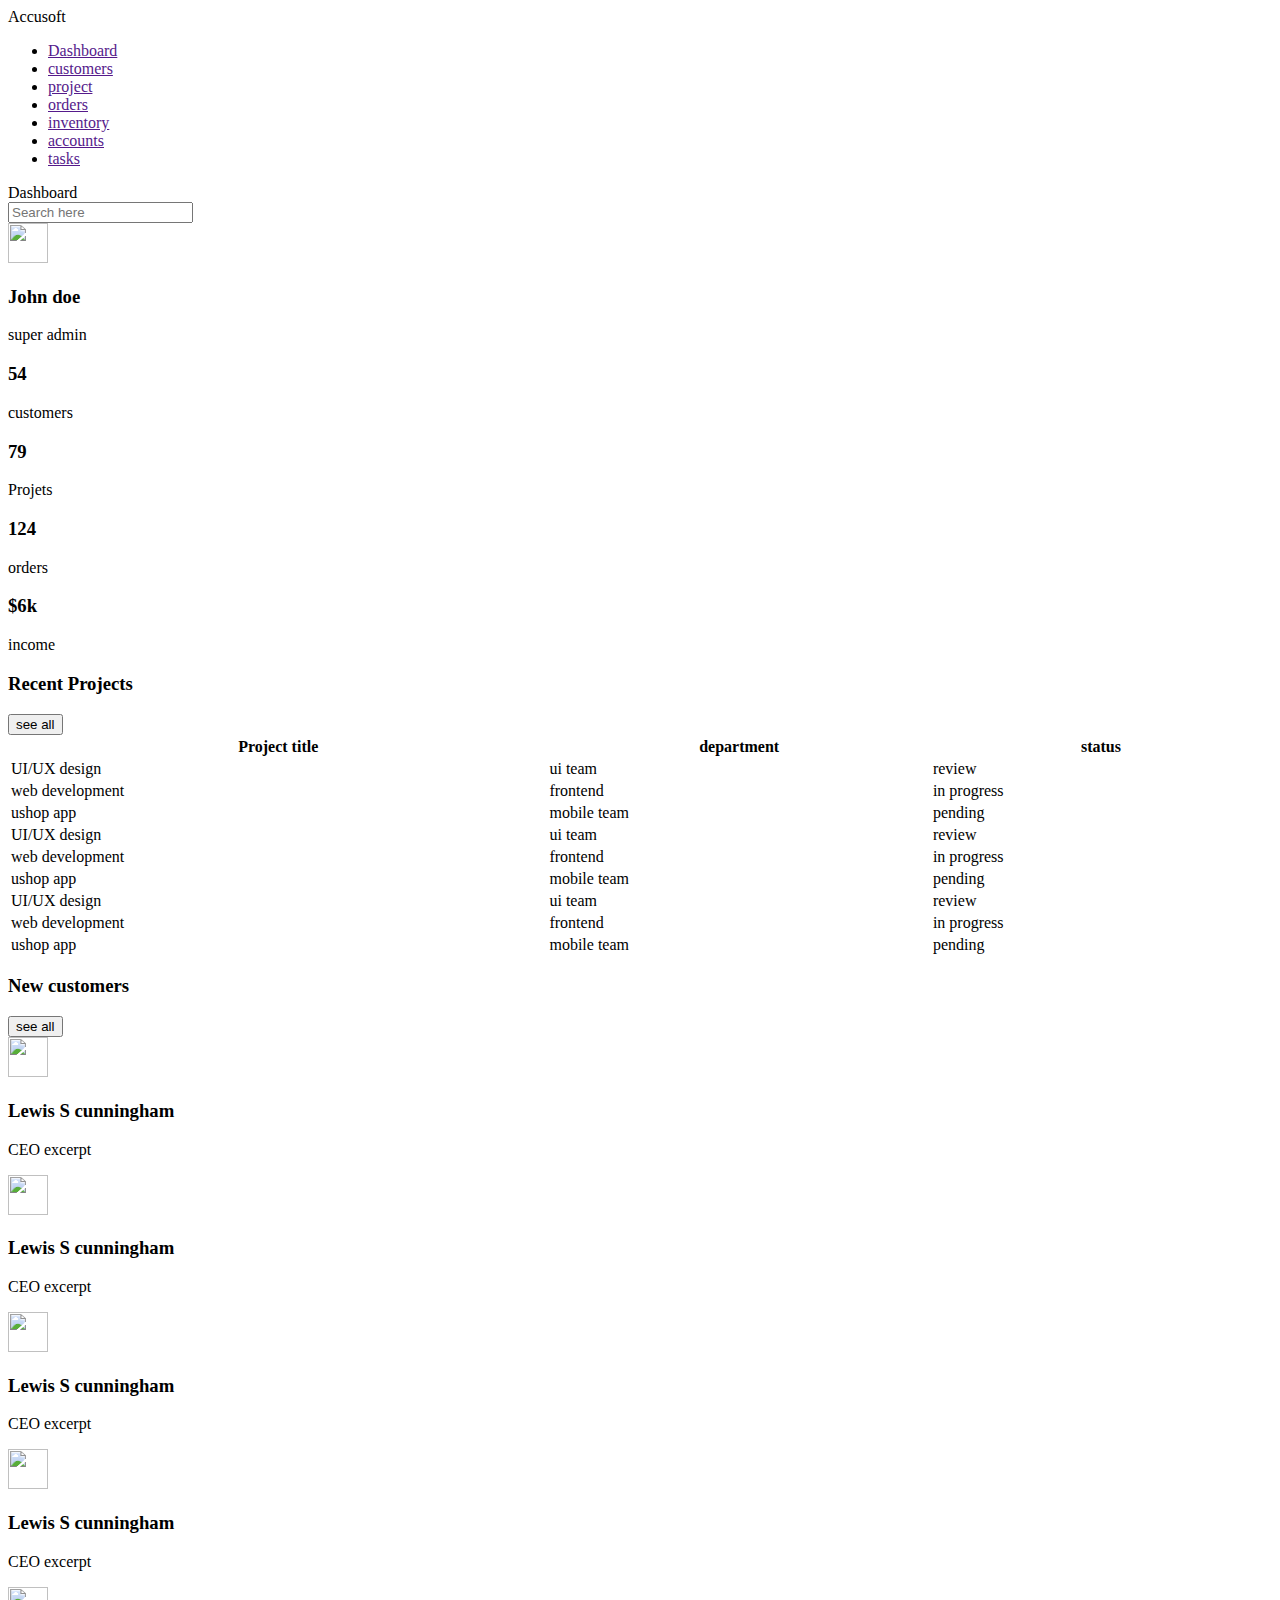
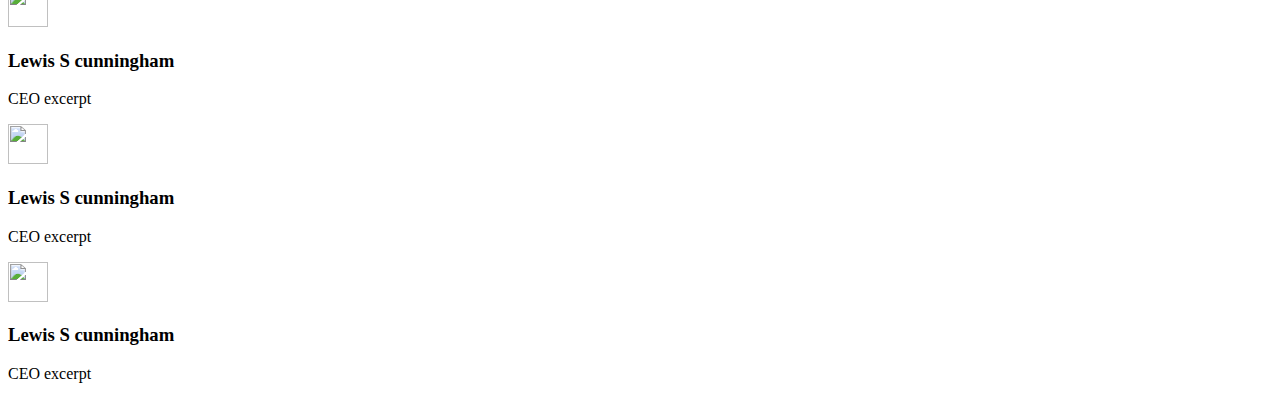
==== index.html @ 24fa079c "Create index.html" ====
<!DOCTYPE html>
<html lang="en">
<head>
  <meta charset="UTF-8">
  <meta http-equiv="X-UA-Compatible" content="IE=edge">
  <meta name="viewport" content="width=device-width, initial-scale=1.0">
  <title>Document</title>
  <script src="https://kit.fontawesome.com/26aafe571c.js" crossorigin="anonymous"></script>
  <link rel="stylesheet" href="https://maxst.icons8.com/vue-static/landings/line-awesome/line-awesome/1.3.0/css/line-awesome.min.css">
</head>
<body>
  <section class="sidebar">
    <div class="sidebarBrand">
      <span><i class="lab la-accusoft"></i></span><span>Accusoft</span>
    </div>
    <ul>
      <li><a href=""><span class="las la-igloo"></span><span>Dashboard</span></a></li>
      <li><a href=""><span class="las la-users"></span><span>customers</span></a></li>
      <li><a href=""><span class="las la-clipboard-list"></span><span>project</span></a></li>
      <li><a href=""><span class="las la-shopping-bag"></span><span>orders</span></a></li>
      <li><a href=""><span class="las la-receipt"></span><span>inventory</span></a></li>
      <li><a href=""><span class="las la-user-circle"></span><span>accounts</span></a></li>
      <li><a href=""><span class="las la-clipboard-list"></span><span>tasks</span></a></li>
    </ul>
    
    
  </section>
  <section class="maincontent">
    <header class="siteheader">
      <div class="menu">
        <span><i class="fa-solid fa-bars"></i></span><span>Dashboard</span>        
      </div>
      <div class="search">
        <span><i class="fa-solid fa-magnifying-glass"></i></span><span><input type="text" placeholder="Search here"></span>
      </div>
      <div class="headerdetails">
        <img src="https://images.unsplash.com/photo-1500648767791-00dcc994a43e?ixlib=rb-4.0.3&ixid=M3wxMjA3fDB8MHxzZWFyY2h8MTZ8fGhlYWRzaG90JTIwaW1hZ2UlMjBvZiUyMGElMjBtYW58ZW58MHx8MHx8fDA%3D&auto=format&fit=crop&w=500&q=60" alt="" width="40px" height="40px">
        <div>
          <h3>John doe</h3>
          <p>super admin</p>
        </div>
      </div>
    </header>
    <section class="Numbers">
      <div class="NumbersCard">
        <div>
          <h3>54</h3>
          <p>customers</p>
        </div>
        <i class="las la-users"></i>
      </div>
      <div class="NumbersCard">
        <div>
          <h3>79</h3>
          <p>Projets</p>
        </div>
        <i class="las la-clipboard-list"></i>
      </div>
      <div class="NumbersCard">
        <div>
          <h3>124</h3>
          <p>orders</p>
        </div>
         <i class="las la-shopping-bag"></i>
      </div>
      <div class="NumbersCard">
        <div>
          <h3>$6k</h3>
          <p>income</p>
        </div>
        <i class="lab la-google-wallet"></i>
      </div>
    </section>
    <section class="Lastsection">
      <div class="project">
        <div class="projectheader">
          <h3>Recent Projects</h3>
          <button>see all <span><i class="fa-solid fa-arrow-right"></i></span></button>
        </div>
        <table style="width:100%">
          <tr>
            <th>Project title</th>
            <th>department</th>
            <th>status</th>
          </tr>
          <tr>
            <td>UI/UX design</td>
            <td>ui team</td>
            <td>review</td>
          </tr>
          <tr>
            <td>web development</td>
            <td>frontend</td>
            <td>in progress</td>
          </tr><tr>
            <td>ushop app</td>
            <td>mobile team</td>
            <td>pending</td>
          </tr>
          <tr>
            <td>UI/UX design</td>
            <td>ui team</td>
            <td>review</td>
          </tr>
          <tr>
            <td>web development</td>
            <td>frontend</td>
            <td>in progress</td>
          </tr><tr>
            <td>ushop app</td>
            <td>mobile team</td>
            <td>pending</td>
          </tr><tr>
            <td>UI/UX design</td>
            <td>ui team</td>
            <td>review</td>
          </tr>
          <tr>
            <td>web development</td>
            <td>frontend</td>
            <td>in progress</td>
          </tr><tr>
            <td>ushop app</td>
            <td>mobile team</td>
            <td>pending</td>
          </tr>       
      </table>       
      </div>
      <div class="customer">
        <div class="projectheader">
          <h3>New customers</h3>
          <button>see all <span><i class="fa-solid fa-arrow-right"></i></span></button>
        </div>
        <div class="customerdetails">
          <div class="customerinfo">
            <img src="https://images.unsplash.com/photo-1500648767791-00dcc994a43e?ixlib=rb-4.0.3&ixid=M3wxMjA3fDB8MHxzZWFyY2h8MTZ8fGhlYWRzaG90JTIwaW1hZ2UlMjBvZiUyMGElMjBtYW58ZW58MHx8MHx8fDA%3D&auto=format&fit=crop&w=500&q=60" alt="" width="40px" height="40px">
            <div class="customername">
              <h3>Lewis S cunningham</h3>
              <p>CEO excerpt</p>
            </div>            
          </div>
          <div class="customercontact">
            <i class="las la-user-circle"></i>
            <i class="las la-comment"></i>
            <i class="las la-phone"></i> 
          </div>
        </div>
        <div class="customerdetails">
          <div class="customerinfo">
            <img src="https://images.unsplash.com/photo-1500648767791-00dcc994a43e?ixlib=rb-4.0.3&ixid=M3wxMjA3fDB8MHxzZWFyY2h8MTZ8fGhlYWRzaG90JTIwaW1hZ2UlMjBvZiUyMGElMjBtYW58ZW58MHx8MHx8fDA%3D&auto=format&fit=crop&w=500&q=60" alt="" width="40px" height="40px">
            <div class="customername">
              <h3>Lewis S cunningham</h3>
              <p>CEO excerpt</p>
            </div>            
          </div>
          <div class="customercontact">
            <i class="las la-user-circle"></i>
            <i class="las la-comment"></i>
            <i class="las la-phone"></i> 
          </div>
        </div>
        <div class="customerdetails">
          <div class="customerinfo">
            <img src="https://images.unsplash.com/photo-1500648767791-00dcc994a43e?ixlib=rb-4.0.3&ixid=M3wxMjA3fDB8MHxzZWFyY2h8MTZ8fGhlYWRzaG90JTIwaW1hZ2UlMjBvZiUyMGElMjBtYW58ZW58MHx8MHx8fDA%3D&auto=format&fit=crop&w=500&q=60" alt="" width="40px" height="40px">
            <div class="customername">
              <h3>Lewis S cunningham</h3>
              <p>CEO excerpt</p>
            </div>            
          </div>
          <div class="customercontact">
            <i class="las la-user-circle"></i>
            <i class="las la-comment"></i>
            <i class="las la-phone"></i> 
          </div>
        </div>
        <div class="customerdetails">
          <div class="customerinfo">
            <img src="https://images.unsplash.com/photo-1500648767791-00dcc994a43e?ixlib=rb-4.0.3&ixid=M3wxMjA3fDB8MHxzZWFyY2h8MTZ8fGhlYWRzaG90JTIwaW1hZ2UlMjBvZiUyMGElMjBtYW58ZW58MHx8MHx8fDA%3D&auto=format&fit=crop&w=500&q=60" alt="" width="40px" height="40px">
            <div class="customername">
              <h3>Lewis S cunningham</h3>
              <p>CEO excerpt</p>
            </div>            
          </div>
          <div class="customercontact">
            <i class="las la-user-circle"></i>
            <i class="las la-comment"></i>
            <i class="las la-phone"></i> 
          </div>
        </div>
        <div class="customerdetails">
          <div class="customerinfo">
            <img src="https://images.unsplash.com/photo-1500648767791-00dcc994a43e?ixlib=rb-4.0.3&ixid=M3wxMjA3fDB8MHxzZWFyY2h8MTZ8fGhlYWRzaG90JTIwaW1hZ2UlMjBvZiUyMGElMjBtYW58ZW58MHx8MHx8fDA%3D&auto=format&fit=crop&w=500&q=60" alt="" width="40px" height="40px">
            <div class="customername">
              <h3>Lewis S cunningham</h3>
              <p>CEO excerpt</p>
            </div>            
          </div>
          <div class="customercontact">
            <i class="las la-user-circle"></i>
            <i class="las la-comment"></i>
            <i class="las la-phone"></i> 
          </div>
        </div>
        <div class="customerdetails">
          <div class="customerinfo">
            <img src="https://images.unsplash.com/photo-1500648767791-00dcc994a43e?ixlib=rb-4.0.3&ixid=M3wxMjA3fDB8MHxzZWFyY2h8MTZ8fGhlYWRzaG90JTIwaW1hZ2UlMjBvZiUyMGElMjBtYW58ZW58MHx8MHx8fDA%3D&auto=format&fit=crop&w=500&q=60" alt="" width="40px" height="40px">
            <div class="customername">
              <h3>Lewis S cunningham</h3>
              <p>CEO excerpt</p>
            </div>            
          </div>
          <div class="customercontact">
            <i class="las la-user-circle"></i>
            <i class="las la-comment"></i>
            <i class="las la-phone"></i> 
          </div>
        </div>
        <div class="customerdetails">
          <div class="customerinfo">
            <img src="https://images.unsplash.com/photo-1500648767791-00dcc994a43e?ixlib=rb-4.0.3&ixid=M3wxMjA3fDB8MHxzZWFyY2h8MTZ8fGhlYWRzaG90JTIwaW1hZ2UlMjBvZiUyMGElMjBtYW58ZW58MHx8MHx8fDA%3D&auto=format&fit=crop&w=500&q=60" alt="" width="40px" height="40px">
            <div class="customername">
              <h3>Lewis S cunningham</h3>
              <p>CEO excerpt</p>
            </div>            
          </div>
          <div class="customercontact">
            <i class="las la-user-circle"></i>
            <i class="las la-comment"></i>
            <i class="las la-phone"></i> 
          </div>
        </div>
        
      </div>
      
      
    </section>    
  </section>
</body>
</html>
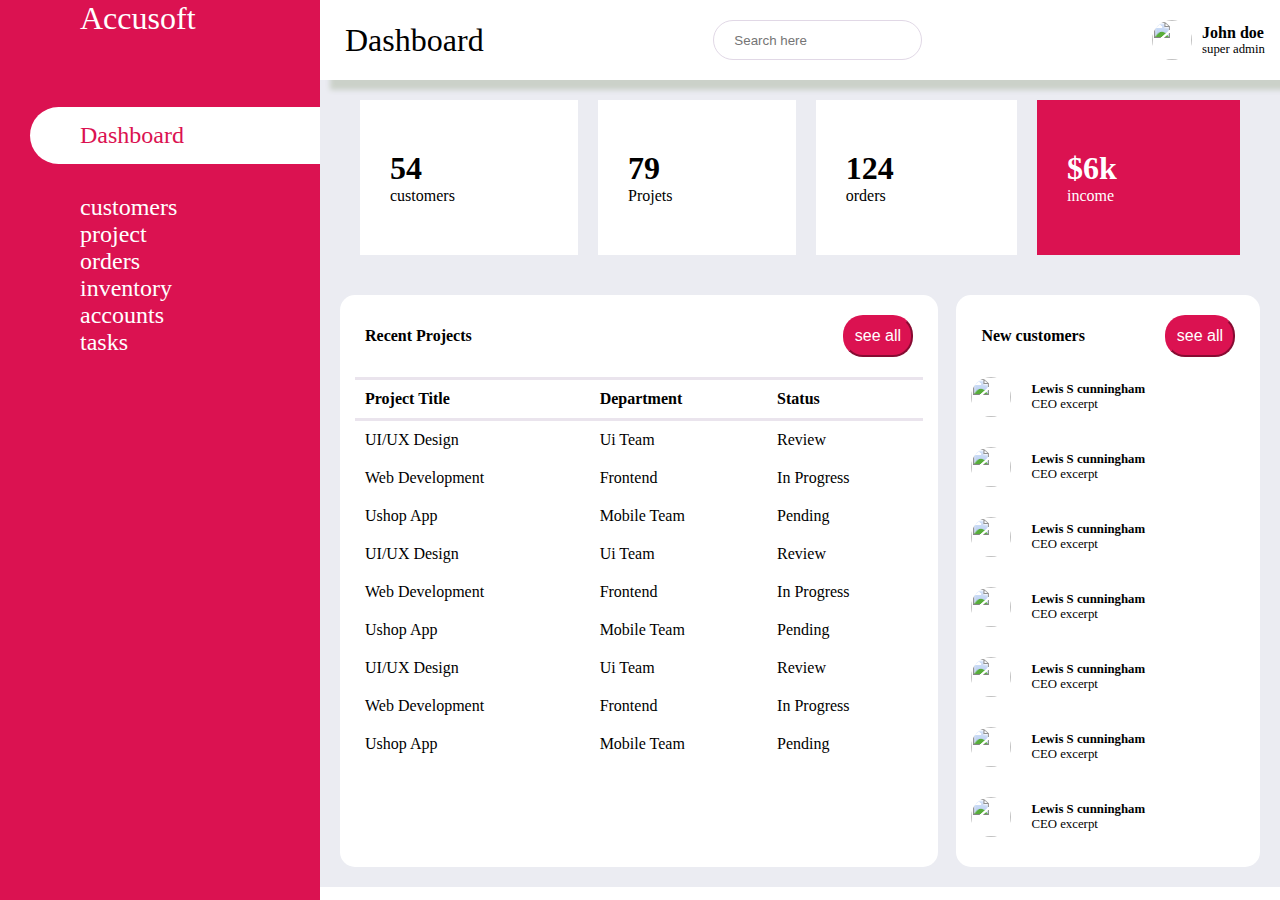
==== commit 49a0ace0: "Update index.html" ====
--- a/index.html
+++ b/index.html
@@ -7,6 +7,7 @@
   <title>Document</title>
   <script src="https://kit.fontawesome.com/26aafe571c.js" crossorigin="anonymous"></script>
   <link rel="stylesheet" href="https://maxst.icons8.com/vue-static/landings/line-awesome/line-awesome/1.3.0/css/line-awesome.min.css">
+  <link rel="stylesheet" href="style.css">
 </head>
 <body>
   <section class="sidebar">
--- a/style.css
+++ b/style.css
@@ -0,0 +1,395 @@
+<style>
+@import url('https://fonts.googleapis.com/css2?family=Poppins:wght@100;200;300;400;500&display=swap');
+
+body{
+  font-family: 'Poppins', sans-serif;
+}
+
+*{
+  padding:0;
+  margin:0;
+  box-sizing:border-box;
+}
+
+.sidebar{
+  background:#db1251;
+  position:fixed;
+  top:0px;
+  left:0;
+  height:100%;
+  width:25%;
+  padding-left:50px;
+}
+
+.sidebar ul li, .sidebar ul li a{
+  text-decoration:none;
+  list-style-type:none;
+ 
+}
+
+.sidebar ul li:nth-child(1){
+  background:green;
+  border-radius: 40px 0 0 40px;
+  margin-left:-20px;
+  padding-left:20px;
+  padding-bottom:0;
+}
+
+.sidebar ul li:nth-child(1) a{
+  color:#db1251;
+  
+  
+}
+
+.sidebarBrand{
+  font-size:2rem;
+}
+
+.sidebar, .sidebar ul li a{
+  font-size:1.5rem;
+  color:white;
+}
+
+.sidebar div span:first-child, .sidebar ul li a span:first-child{
+  margin-right:30px;
+ padding-bottom: 40px;
+/*   background:green; */
+}
+
+.sidebarBrand{
+  padding-bottom:70px;
+}
+
+
+.maincontent{
+  background:#ebecf2;
+  width:75%;
+  margin-left:25%;
+/*   background: blue; */
+}
+
+
+.Numbers{
+  padding:20px 40px; 
+  display:grid;
+  grid-template-columns: auto auto auto auto;
+/*   grid-template-columns:repeat(4, auto); */
+  gap:20px;
+/*   background: red; */
+  
+}
+
+.NumbersCard{
+  background:white;
+  display:flex;
+  justify-content:space-between;
+  align-items:center;
+  padding:50px 30px;;
+}
+
+
+
+.NumbersCard h3{
+  font-size:2rem;
+}
+
+.NumbersCard p{
+  font-size:1rem;
+}
+
+.NumbersCard i{
+  font-size:3rem;
+  color: #db1251;
+}
+
+.NumbersCard:last-child{
+  background:#db1251;
+  color:white;
+}
+
+.NumbersCard:last-child i{
+  color:white;
+}
+
+
+
+.siteheader{
+  background:#dfd8e3;
+  position:sticky;
+  top:0;
+  
+}
+
+
+.Lastsection{
+  display:grid;
+  grid-template-columns:65% auto;
+  gap:2%;
+  
+  padding:20px 20px;
+}
+
+
+/*** CHECK THIS LATER****/
+/* .projectheader h3{
+  display:inline; 
+} */
+
+
+.projectheader{
+/*   background:#c2bcc4; */
+  display:flex;
+  justify-content:space-between;
+  align-items:center;
+  padding: 20px 10px;
+}
+
+
+.project, .customer{
+  background:white;
+  border-radius: 15px;
+  padding-right:15px;
+  padding-left:15px
+}
+
+
+.projectheader h3{
+  font-size:1rem;
+}
+
+.projectheader button{
+  font-size:1rem;
+  padding:10px;
+  background:#db1251;
+  border-color:#db1251;
+   border-radius: 20px;
+   color:white
+}
+
+table{
+  text-align:left;
+  text-transform:capitalize;
+  border-collapse:collapse;
+}
+
+th, td{
+  font-size:1rem;
+  padding:10px;
+}
+
+
+
+
+th{
+   border:3px solid #eae4ed;
+  border-right:none;
+  border-left:none;
+  border-collapse:collapse;
+  
+}
+
+
+
+.customerdetails{
+  display:flex;
+  justify-content:space-between;
+  align-items:center;
+  margin-bottom:30px;
+/*   background:red; */
+}
+
+.customerinfo{
+  display:flex;
+  justify-content:space-between;
+  align-items:center;
+/*   background:blue; */
+}
+
+.customercontact{
+  display:flex;
+  justify-content:space-between;
+  align-items:center;
+/*   background:green; */
+}
+
+
+.customercontact i{
+  padding :5px;
+  font-size:1.1rem;
+  color: #db1251;
+}
+
+.customername{
+  padding-left:20px;
+  
+}
+
+
+
+.customerinfo  img{
+  border-radius:50%;
+}
+
+.customername h3{
+  font-size:0.8rem;
+}
+
+.customername p{
+  font-size:0.8rem
+}
+
+.siteheader{
+  display:flex;
+  justify-content:space-between;
+  align-items:center;
+  padding: 20px 15px;
+  background:white;
+  box-shadow: 10px 10px 5px #cbd1c9;
+}
+
+.menu{
+  font-size:2rem;
+}
+
+.menu span:first-child{
+  padding-right:10px
+}
+
+.search{
+  border:1px solid #e1d8e6;
+  border-radius : 50px;
+  padding:10px;
+}
+
+.search span:first-child{
+  padding-right:10px
+}
+
+.headerdetails{
+   display:flex;
+  justify-content:space-between;
+  align-items:center;
+}
+
+.headerdetails img{
+  border-radius:50%;
+  margin-right:10px
+}
+
+
+.search input{
+  border:none;
+  background:none;
+}
+
+/* 
+.maincontent > *:not(:nth-child(1)){
+  display:none;
+
+} */
+
+
+.headerdetails h3{
+  font-size:1rem;
+}
+
+.headerdetails p{
+  font-size:0.8rem;
+}
+
+
+/* remove */
+  .sidebar ul li:first-child{
+    
+    background:white;
+    margin-bottom:30px;
+/*     padding-bottom: -30px !important */
+  }
+
+.sidebar ul li:first-child a span:first-child{
+/*     background:red; */
+    padding-bottom: 0; 
+  }
+
+.sidebar ul li:first-child{
+  padding-top:15px;
+  padding-bottom:15px;
+}
+
+
+
+@media screen and (max-width:1200px){
+  .maincontent{
+/*     background:green; */
+    width:90%;
+    margin-left:10%;
+  }
+  
+  .sidebar span:nth-child(2){
+    display:none;
+  }
+  
+  .sidebar{
+    width:10%;
+    padding-left:0;
+    text-align:center;
+  }
+  
+  .sidebar:hover{
+    width:25%
+  }  
+  
+  .sidebar:hover span:nth-child(2){
+    display:inline;
+  }
+
+
+@media screen and (max-width:960px){
+  
+  .search{
+    display:none;
+  }
+
+  .Numbers{
+      grid-template-columns: auto auto auto;
+  }
+  
+  .Lastsection{
+    grid-template-columns: auto;
+  }
+  
+  }
+  
+  
+  
+  @media screen and (max-width:760px){
+    
+      .sidebar{
+      display:none;
+    }
+    
+    .maincontent{
+      width:100%;
+      margin-left:0;
+    }
+  
+    
+    .Numbers{
+      grid-template-columns: auto auto;
+    }
+  }  
+  
+  
+  @media screen and (max-width:500px){
+   
+    .Numbers{
+      grid-template-columns:auto;
+    }
+    
+}
+
+  
+  
+  
+  
+  </style>
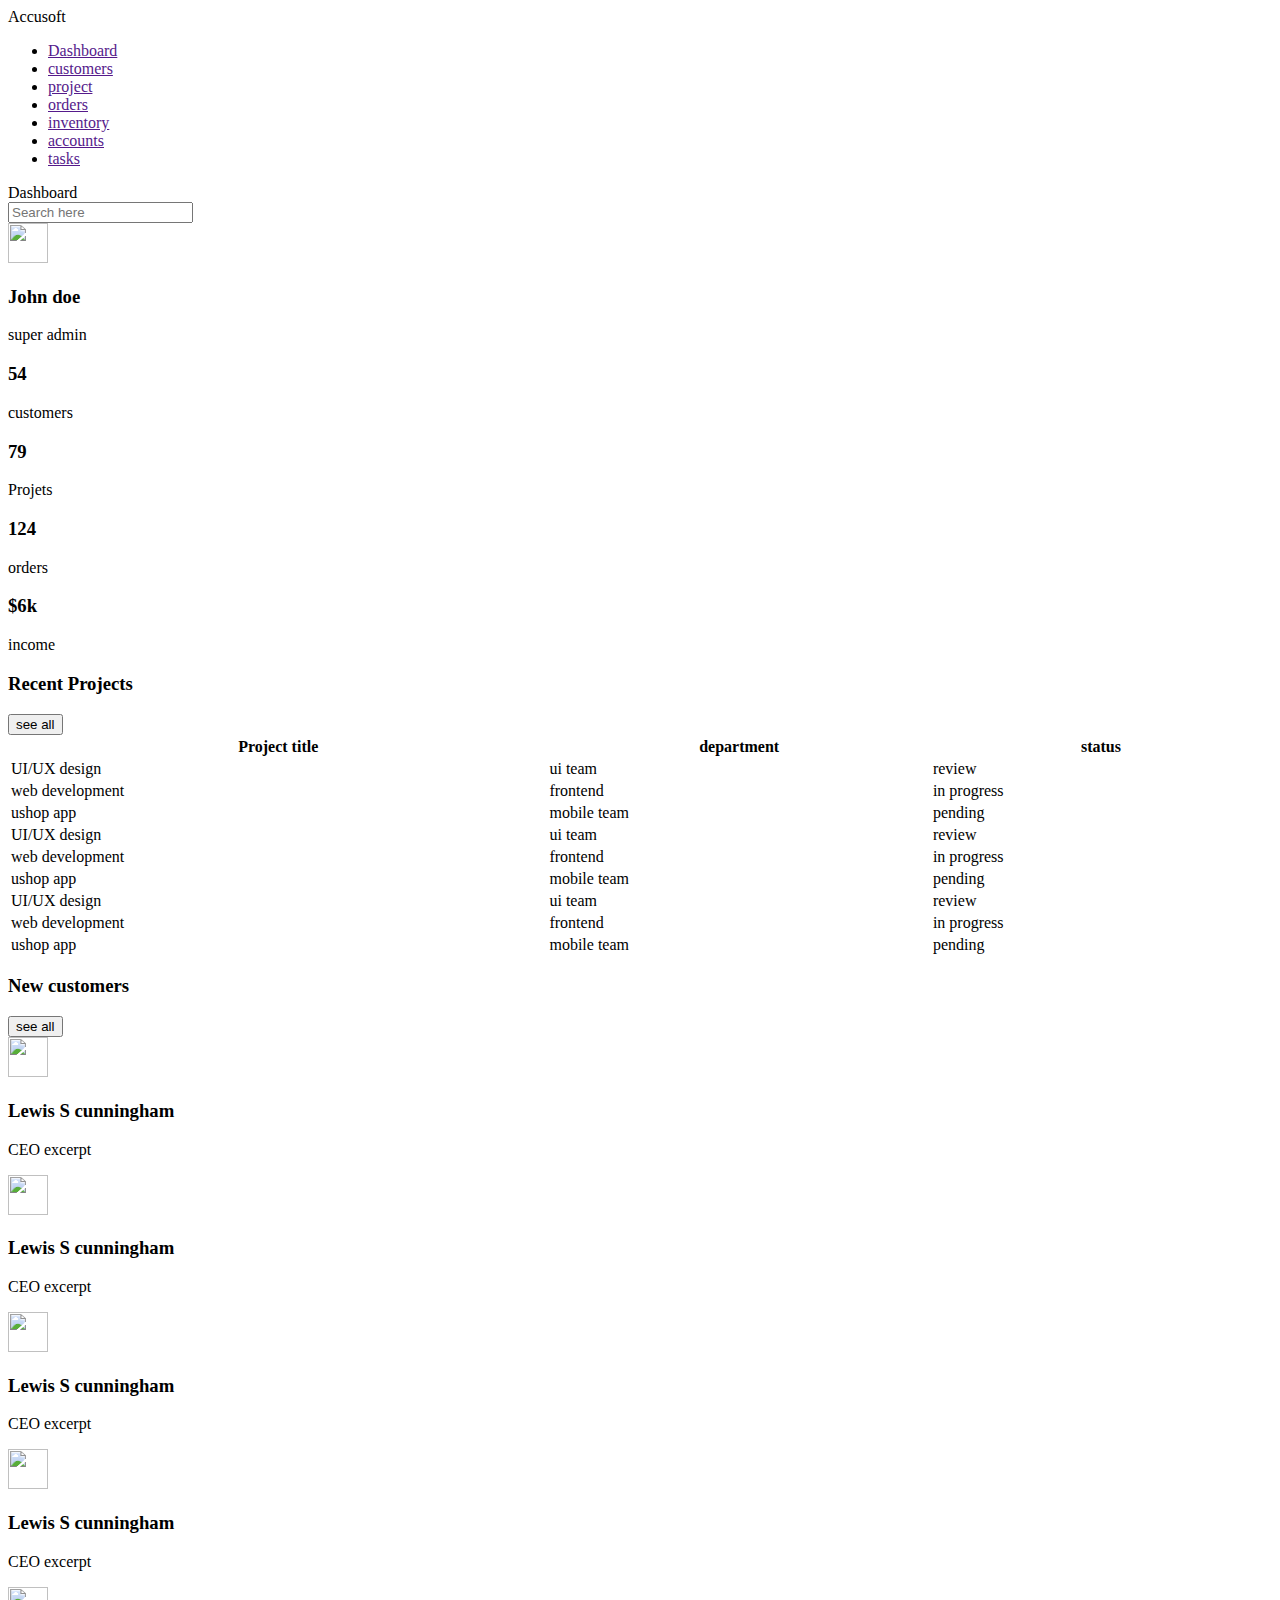
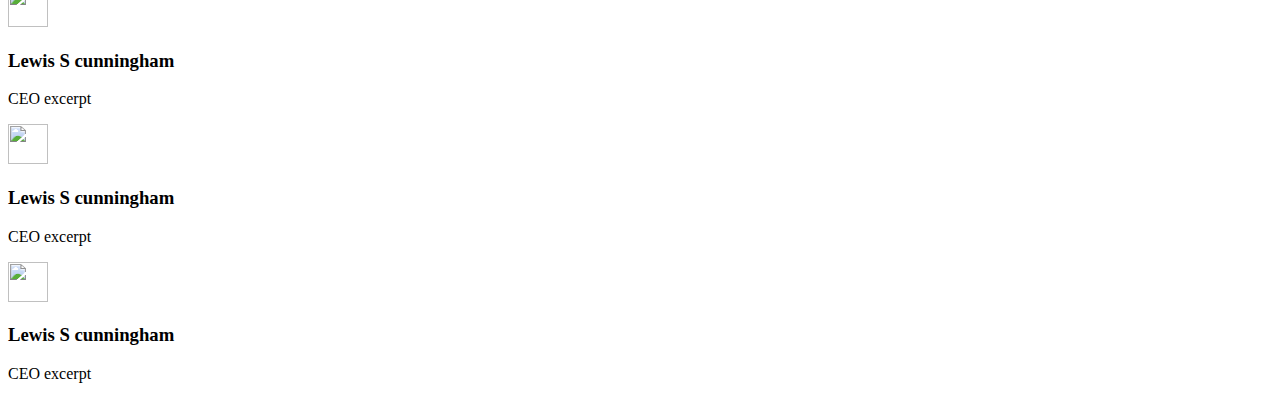
==== commit bbf3892e: "Update index.html" ====
--- a/index.html
+++ b/index.html
@@ -7,7 +7,7 @@
   <title>Document</title>
   <script src="https://kit.fontawesome.com/26aafe571c.js" crossorigin="anonymous"></script>
   <link rel="stylesheet" href="https://maxst.icons8.com/vue-static/landings/line-awesome/line-awesome/1.3.0/css/line-awesome.min.css">
-  <link rel="stylesheet" href="style.css">
+  <link rel="stylesheet" href="Devstmike.github.io/style.css">
 </head>
 <body>
   <section class="sidebar">
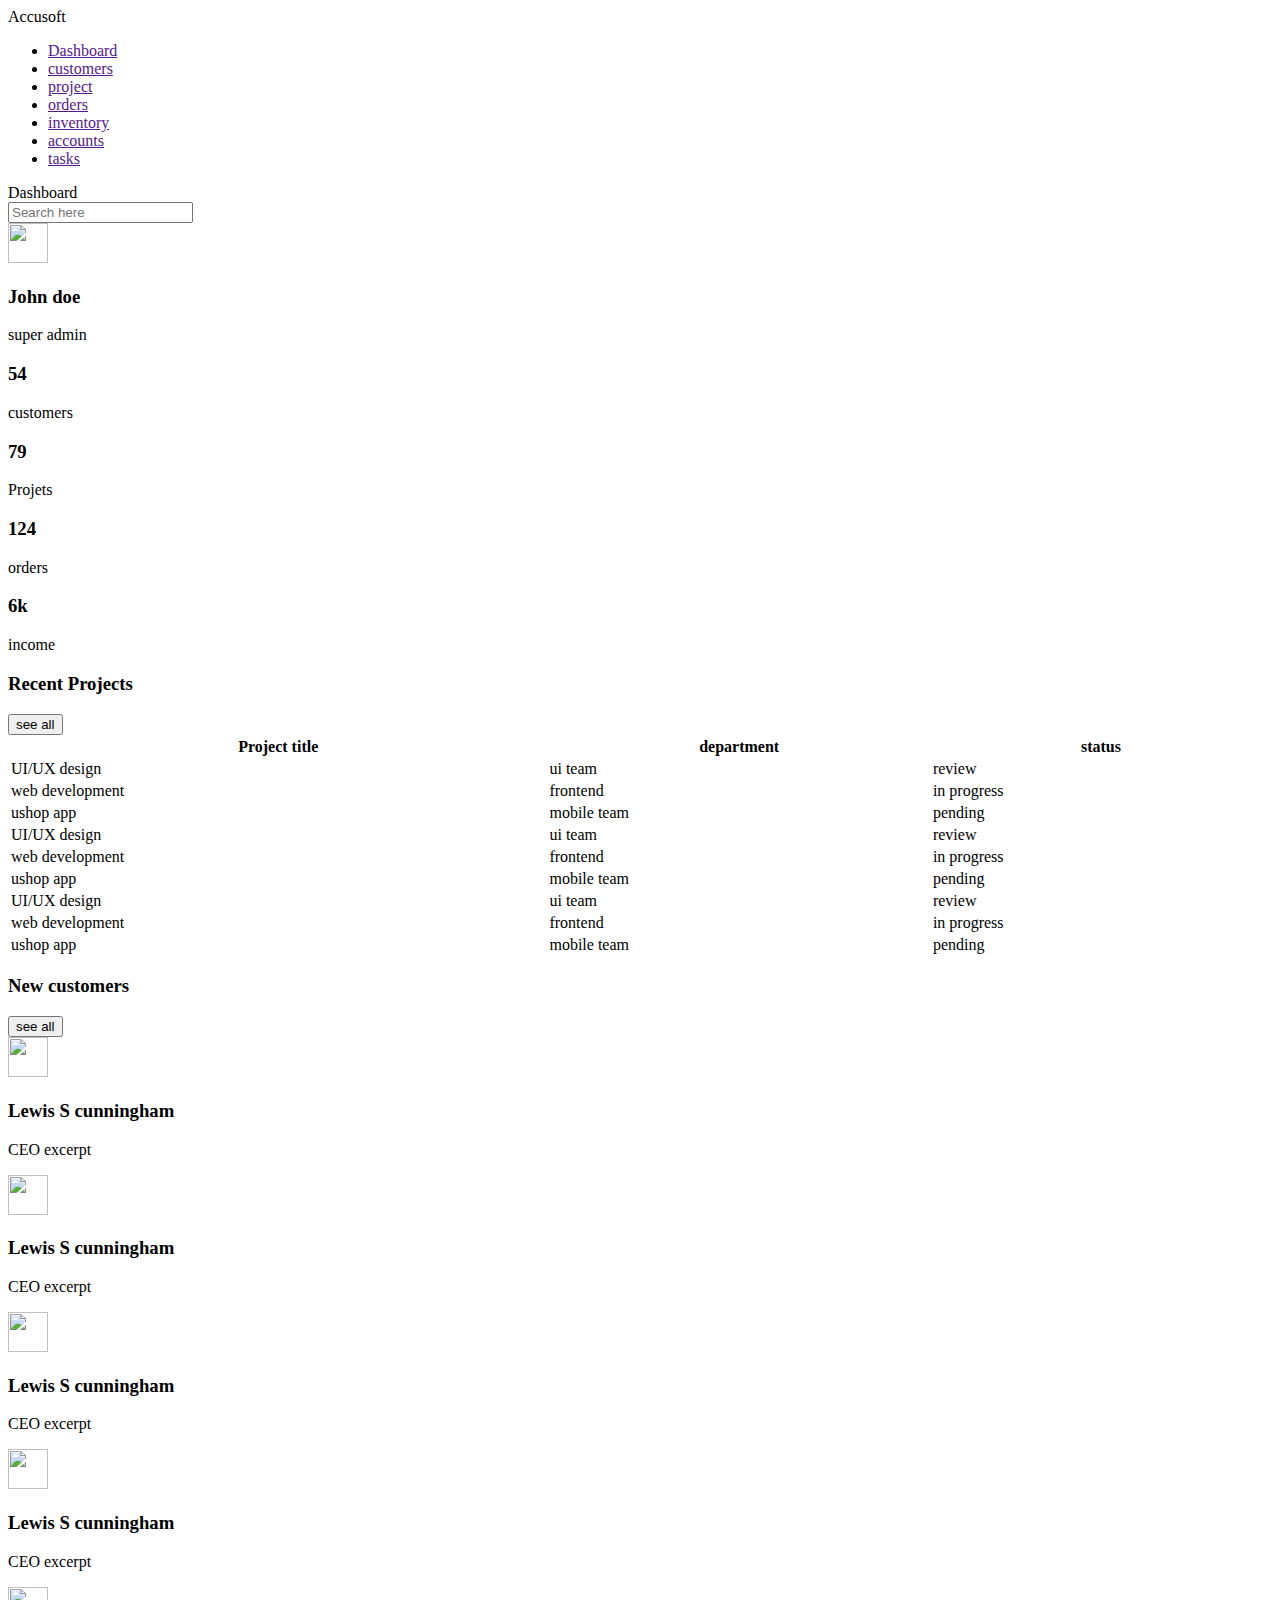
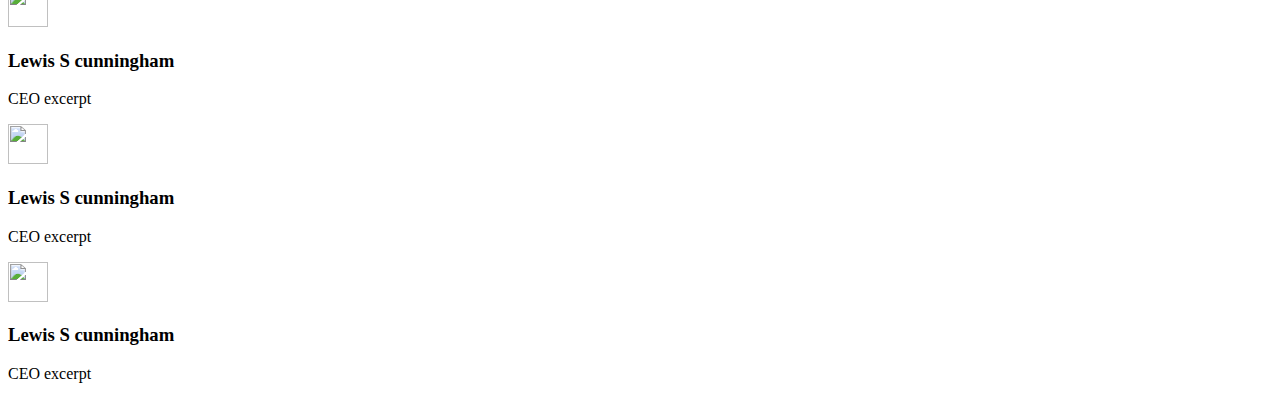
==== commit dcc5a3da: "Update index.html" ====
--- a/index.html
+++ b/index.html
@@ -66,7 +66,7 @@
       </div>
       <div class="NumbersCard">
         <div>
-          <h3>$6k</h3>
+          <h3>6k</h3>
           <p>income</p>
         </div>
         <i class="lab la-google-wallet"></i>
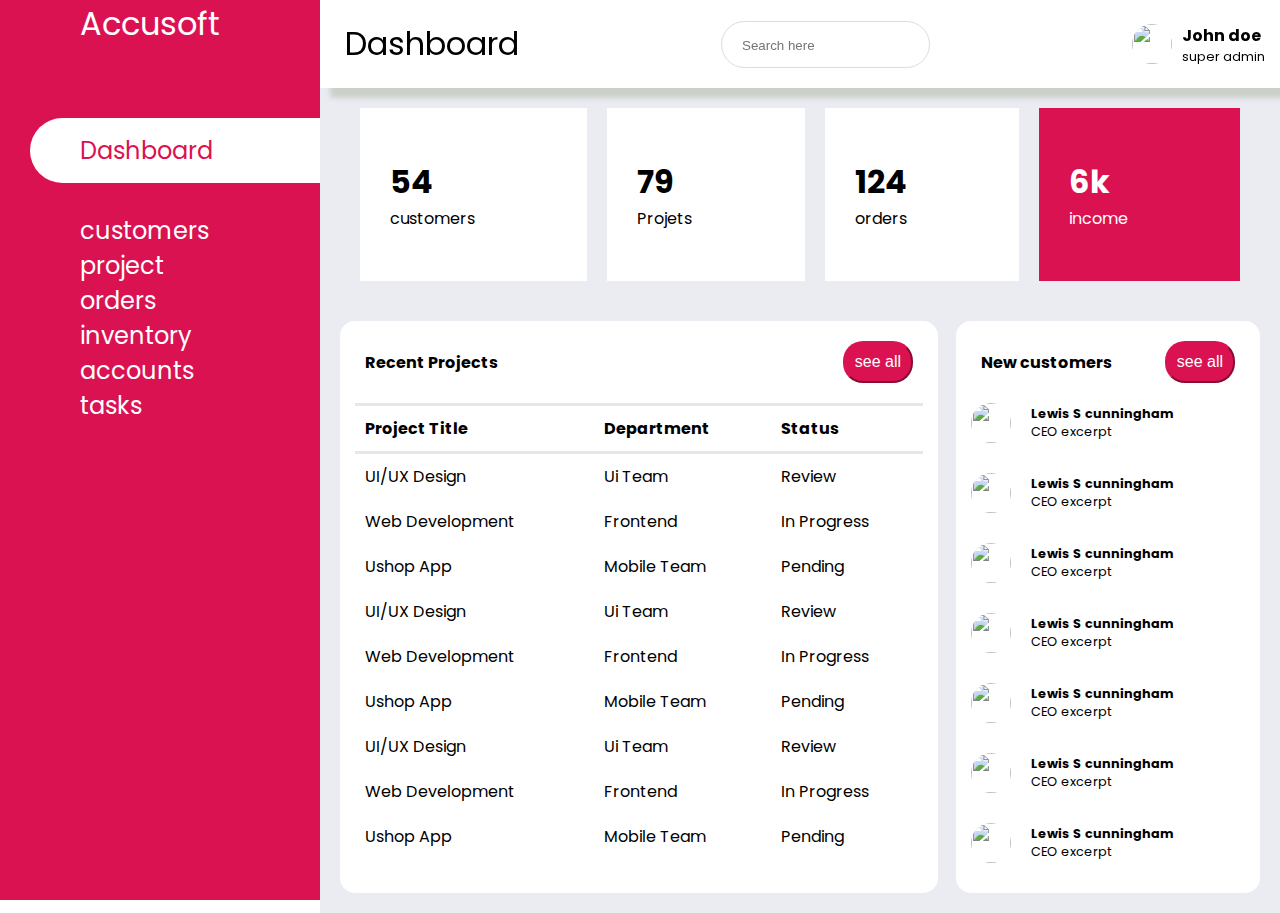
==== commit 0f83f3d0: "Update index.html" ====
--- a/index.html
+++ b/index.html
@@ -7,7 +7,7 @@
   <title>Document</title>
   <script src="https://kit.fontawesome.com/26aafe571c.js" crossorigin="anonymous"></script>
   <link rel="stylesheet" href="https://maxst.icons8.com/vue-static/landings/line-awesome/line-awesome/1.3.0/css/line-awesome.min.css">
-  <link rel="stylesheet" href="Devstmike.github.io/style.css">
+  <link rel="stylesheet" href="style.css">
 </head>
 <body>
   <section class="sidebar">
--- a/style.css
+++ b/style.css
@@ -0,0 +1,388 @@
+@import url('https://fonts.googleapis.com/css2?family=Poppins:wght@100;200;300;400;500&display=swap');
+
+body{
+  font-family: 'Poppins', sans-serif;
+}
+
+*{
+  padding:0;
+  margin:0;
+  box-sizing:border-box;
+}
+
+.sidebar{
+  background:#db1251;
+  position:fixed;
+  top:0px;
+  left:0;
+  height:100%;
+  width:25%;
+  padding-left:50px;
+}
+
+.sidebar ul li, .sidebar ul li a{
+  text-decoration:none;
+  list-style-type:none;
+ 
+}
+
+.sidebar ul li:nth-child(1){
+  background:green;
+  border-radius: 40px 0 0 40px;
+  margin-left:-20px;
+  padding-left:20px;
+  padding-bottom:0;
+}
+
+.sidebar ul li:nth-child(1) a{
+  color:#db1251;
+  
+  
+}
+
+.sidebarBrand{
+  font-size:2rem;
+}
+
+.sidebar, .sidebar ul li a{
+  font-size:1.5rem;
+  color:white;
+}
+
+.sidebar div span:first-child, .sidebar ul li a span:first-child{
+  margin-right:30px;
+ padding-bottom: 40px;
+/*   background:green; */
+}
+
+.sidebarBrand{
+  padding-bottom:70px;
+}
+
+
+.maincontent{
+  background:#ebecf2;
+  width:75%;
+  margin-left:25%;
+/*   background: blue; */
+}
+
+
+.Numbers{
+  padding:20px 40px; 
+  display:grid;
+  grid-template-columns: auto auto auto auto;
+/*   grid-template-columns:repeat(4, auto); */
+  gap:20px;
+/*   background: red; */
+  
+}
+
+.NumbersCard{
+  background:white;
+  display:flex;
+  justify-content:space-between;
+  align-items:center;
+  padding:50px 30px;;
+}
+
+
+
+.NumbersCard h3{
+  font-size:2rem;
+}
+
+.NumbersCard p{
+  font-size:1rem;
+}
+
+.NumbersCard i{
+  font-size:3rem;
+  color: #db1251;
+}
+
+.NumbersCard:last-child{
+  background:#db1251;
+  color:white;
+}
+
+.NumbersCard:last-child i{
+  color:white;
+}
+
+
+
+.siteheader{
+  background:#dfd8e3;
+  position:sticky;
+  top:0;
+  
+}
+
+
+.Lastsection{
+  display:grid;
+  grid-template-columns:65% auto;
+  gap:2%;
+  
+  padding:20px 20px;
+}
+
+
+/*** CHECK THIS LATER****/
+/* .projectheader h3{
+  display:inline; 
+} */
+
+
+.projectheader{
+/*   background:#c2bcc4; */
+  display:flex;
+  justify-content:space-between;
+  align-items:center;
+  padding: 20px 10px;
+}
+
+
+.project, .customer{
+  background:white;
+  border-radius: 15px;
+  padding-right:15px;
+  padding-left:15px
+}
+
+
+.projectheader h3{
+  font-size:1rem;
+}
+
+.projectheader button{
+  font-size:1rem;
+  padding:10px;
+  background:#db1251;
+  border-color:#db1251;
+   border-radius: 20px;
+   color:white
+}
+
+table{
+  text-align:left;
+  text-transform:capitalize;
+  border-collapse:collapse;
+}
+
+th, td{
+  font-size:1rem;
+  padding:10px;
+}
+
+
+
+
+th{
+   border:3px solid #eae4ed;
+  border-right:none;
+  border-left:none;
+  border-collapse:collapse;
+  
+}
+
+
+
+.customerdetails{
+  display:flex;
+  justify-content:space-between;
+  align-items:center;
+  margin-bottom:30px;
+/*   background:red; */
+}
+
+.customerinfo{
+  display:flex;
+  justify-content:space-between;
+  align-items:center;
+/*   background:blue; */
+}
+
+.customercontact{
+  display:flex;
+  justify-content:space-between;
+  align-items:center;
+/*   background:green; */
+}
+
+
+.customercontact i{
+  padding :5px;
+  font-size:1.1rem;
+  color: #db1251;
+}
+
+.customername{
+  padding-left:20px;
+  
+}
+
+
+
+.customerinfo  img{
+  border-radius:50%;
+}
+
+.customername h3{
+  font-size:0.8rem;
+}
+
+.customername p{
+  font-size:0.8rem
+}
+
+.siteheader{
+  display:flex;
+  justify-content:space-between;
+  align-items:center;
+  padding: 20px 15px;
+  background:white;
+  box-shadow: 10px 10px 5px #cbd1c9;
+}
+
+.menu{
+  font-size:2rem;
+}
+
+.menu span:first-child{
+  padding-right:10px
+}
+
+.search{
+  border:1px solid #e1d8e6;
+  border-radius : 50px;
+  padding:10px;
+}
+
+.search span:first-child{
+  padding-right:10px
+}
+
+.headerdetails{
+   display:flex;
+  justify-content:space-between;
+  align-items:center;
+}
+
+.headerdetails img{
+  border-radius:50%;
+  margin-right:10px
+}
+
+
+.search input{
+  border:none;
+  background:none;
+}
+
+/* 
+.maincontent > *:not(:nth-child(1)){
+  display:none;
+
+} */
+
+
+.headerdetails h3{
+  font-size:1rem;
+}
+
+.headerdetails p{
+  font-size:0.8rem;
+}
+
+
+/* remove */
+  .sidebar ul li:first-child{
+    
+    background:white;
+    margin-bottom:30px;
+/*     padding-bottom: -30px !important */
+  }
+
+.sidebar ul li:first-child a span:first-child{
+/*     background:red; */
+    padding-bottom: 0; 
+  }
+
+.sidebar ul li:first-child{
+  padding-top:15px;
+  padding-bottom:15px;
+}
+
+
+
+@media screen and (max-width:1200px){
+  .maincontent{
+/*     background:green; */
+    width:90%;
+    margin-left:10%;
+  }
+  
+  .sidebar span:nth-child(2){
+    display:none;
+  }
+  
+  .sidebar{
+    width:10%;
+    padding-left:0;
+    text-align:center;
+  }
+  
+  .sidebar:hover{
+    width:25%
+  }  
+  
+  .sidebar:hover span:nth-child(2){
+    display:inline;
+  }
+
+
+@media screen and (max-width:960px){
+  
+  .search{
+    display:none;
+  }
+
+  .Numbers{
+      grid-template-columns: auto auto auto;
+  }
+  
+  .Lastsection{
+    grid-template-columns: auto;
+  }
+  
+  }
+  
+  
+  
+  @media screen and (max-width:760px){
+    
+      .sidebar{
+      display:none;
+    }
+    
+    .maincontent{
+      width:100%;
+      margin-left:0;
+    }
+  
+    
+    .Numbers{
+      grid-template-columns: auto auto;
+    }
+  }  
+  
+  
+  @media screen and (max-width:500px){
+   
+    .Numbers{
+      grid-template-columns:auto;
+    }
+    
+}
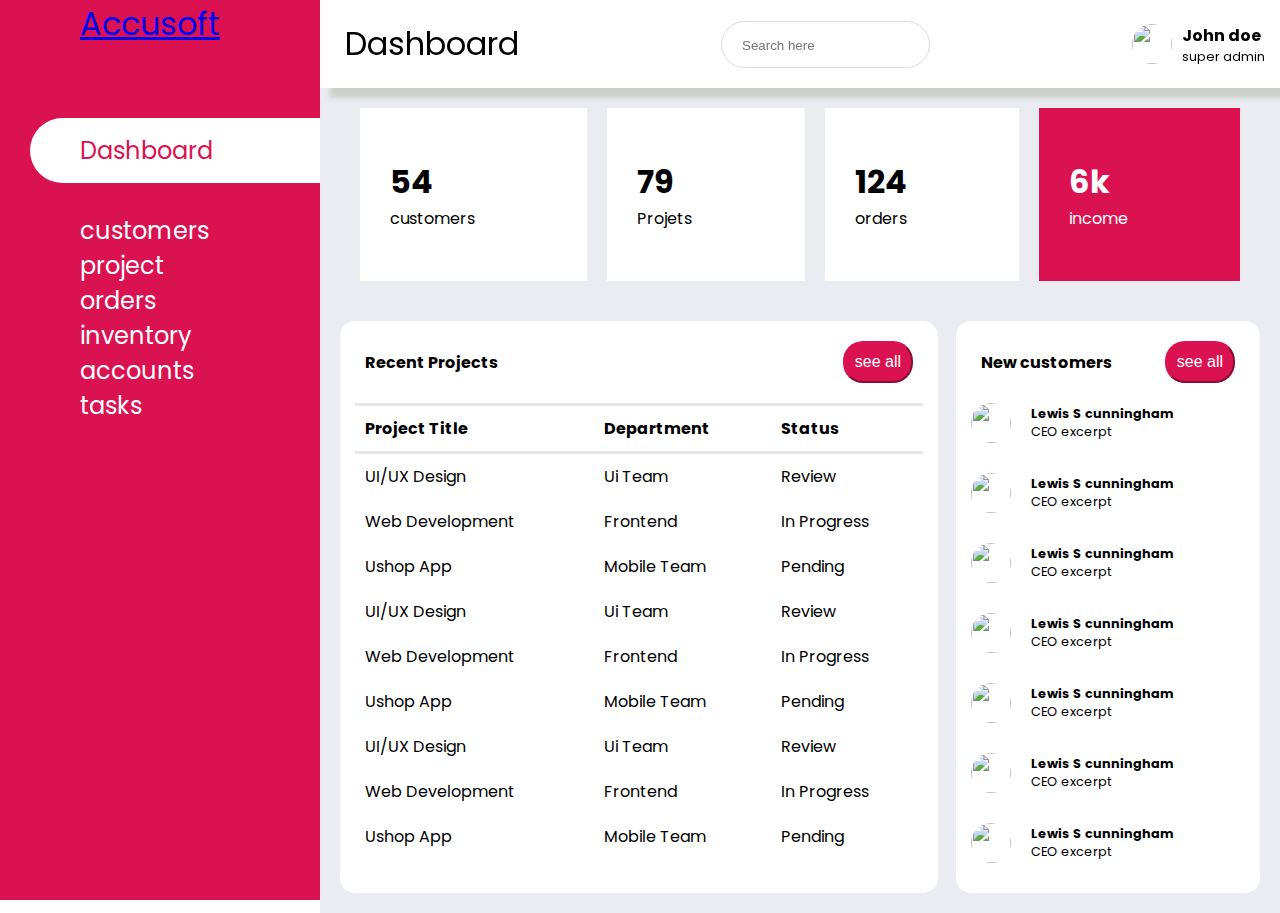
==== commit 363903ec: "Update index.html" ====
--- a/index.html
+++ b/index.html
@@ -12,7 +12,7 @@
 <body>
   <section class="sidebar">
     <div class="sidebarBrand">
-      <span><i class="lab la-accusoft"></i></span><span>Accusoft</span>
+      <a href="myindex.html"><span><i class="lab la-accusoft"></i></span><span>Accusoft</span></a>
     </div>
     <ul>
       <li><a href=""><span class="las la-igloo"></span><span>Dashboard</span></a></li>
